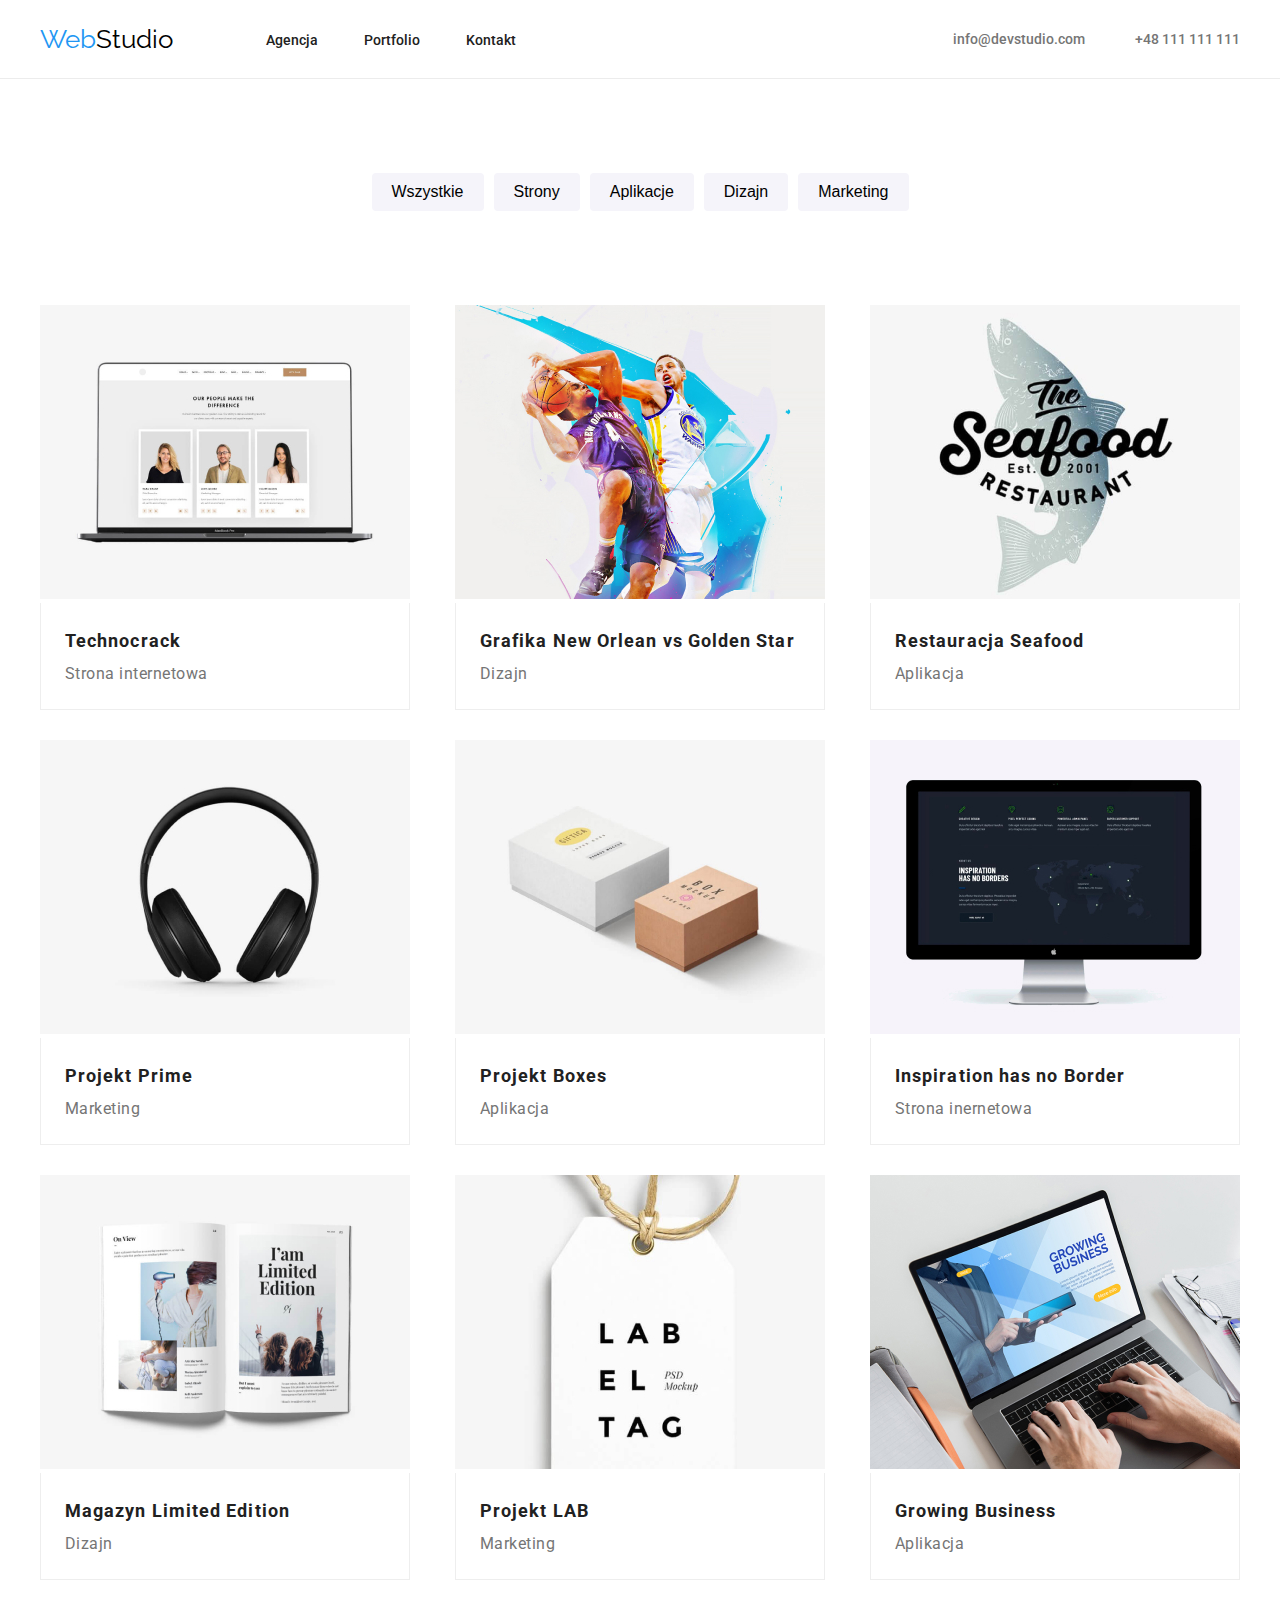
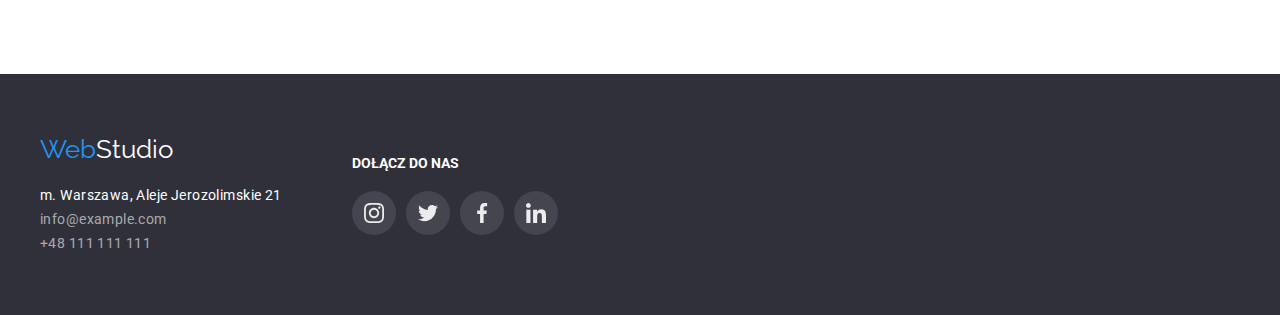
==== portfolio.html @ 54c88335 "feat:init" ====
<!DOCTYPE html>
<html lang="en">
	<head>
		<meta charset="UTF-8" />
		<meta http-equiv="X-UA-Compatible" content="IE=edge" />
		<meta name="viewport" content="width=device-width, initial-scale=1.0" />
		<link rel="preconnect" href="https://fonts.googleapis.com" />
		<link rel="preconnect" href="https://fonts.gstatic.com" crossorigin />
		<link
			href="https://fonts.googleapis.com/css2?family=Raleway:wght@700&family=Roboto:wght@400;500;700;900&display=swap"
			rel="stylesheet" />
		<link
			rel="stylesheet"
			href="https://cdnjs.cloudflare.com/ajax/libs/modern-normalize/1.1.0/modern-normalize.min.css"
			integrity="sha512-wpPYUAdjBVSE4KJnH1VR1HeZfpl1ub8YT/NKx4PuQ5NmX2tKuGu6U/JRp5y+Y8XG2tV+wKQpNHVUX03MfMFn9Q=="
			crossorigin="anonymous"
			referrerpolicy="no-referrer" />
		<link rel="stylesheet" href="./css/styles.css" />
		<title>Portfolio</title>
	</head>
	<body>
		<!-- Nagłowek, nav, logo -->
		<header class="header-line">
			<div class="header container">
				<nav class="navigation">
					<a class="logo" href="index.html" title="Strona główna"
						><span class="blue-logo">Web</span>Studio</a
					>
					<ul class="nav-list">
						<li class="nav-item">
							<a class="nav-link" href="index.html">Agencja</a>
						</li>
						<li class="nav-item">
							<a class="nav-link" href="portfolio.html">Portfolio</a>
						</li>
						<li class="nav-item">
							<a class="nav-link" href="#">Kontakt</a>
						</li>
					</ul>
				</nav>
				<ul class="contact-list">
					<li class="contact-item">
						<a class="contact-link" href="mailto:info@devstudio.com"
							>info@devstudio.com</a
						>
					</li>
					<li class="contact-item">
						<a class="contact-link" href="tel:+48111111111">+48 111 111 111</a>
					</li>
				</ul>
			</div>
		</header>
		<!-- Main -->
		<main>
			<!-- Portfolio menu -->
			<section class="portfolio-menu container">
				<ul class="portfolio-menu-list">
					<li class="portfolio-menu-item">
						<button type="button" class="btn-submenu">Wszystkie</button>
					</li>
					<li class="portfolio-menu-item">
						<button type="button" class="btn-submenu">Strony</button>
					</li>
					<li class="portfolio-menu-item">
						<button type="button" class="btn-submenu">Aplikacje</button>
					</li>
					<li class="portfolio-menu-item">
						<button type="button" class="btn-submenu">Dizajn</button>
					</li>
					<li class="portfolio-menu-item">
						<button type="button" class="btn-submenu">Marketing</button>
					</li>
				</ul>
			</section>
			<!-- Our SKills  -->
			<section class="skills container">
				<ul class="skills-list">
					<li class="skills-item">
						<figure class="skills-photo">
							<img
								src="./images/ourSkills/skill1.jpg"
								alt="technocrack"
								width="370"
								height="294" />
							<figcaption class="skills-description">
								<h3 class="skills-name">Technocrack</h3>
								<p class="skills-description-text">Strona internetowa</p>
							</figcaption>
						</figure>
					</li>
					<li class="skills-item">
						<figure class="skills-photo">
							<img
								src="./images/ourSkills/skill2.jpg"
								alt="grafikaNewOrlean"
								width="370"
								height="294" />
							<figcaption class="skills-description">
								<h3 class="skills-name">Grafika New Orlean vs Golden Star</h3>
								<p class="skills-description-text">Dizajn</p>
							</figcaption>
						</figure>
					</li>
					<li class="skills-item">
						<figure class="skills-photo">
							<img
								src="./images/ourSkills/skill3.jpg"
								alt="restauracja"
								width="370"
								height="294" />
							<figcaption class="skills-description">
								<h3 class="skills-name">Restauracja Seafood</h3>
								<p class="skills-description-text">Aplikacja</p>
							</figcaption>
						</figure>
					</li>
					<li>
						<figure class="skills-photo">
							<img
								src="./images/ourSkills/skill4.jpg"
								alt="sluchawki"
								width="370"
								height="294" />
							<figcaption class="skills-description">
								<h3 class="skills-name">Projekt Prime</h3>
								<p class="skills-description-text">Marketing</p>
							</figcaption>
						</figure>
					</li>
					<li>
						<figure class="skills-photo">
							<img
								src="./images/ourSkills/skill5.jpg"
								alt="boxes"
								width="370"
								height="294" />
							<figcaption class="skills-description">
								<h3 class="skills-name">Projekt Boxes</h3>
								<p class="skills-description-text">Aplikacja</p>
							</figcaption>
						</figure>
					</li>
					<li class="skills-item">
						<figure class="skills-photo">
							<img
								src="./images/ourSkills/skill6.jpg"
								alt="monitor"
								width="370"
								height="294" />
							<figcaption class="skills-description">
								<h3 class="skills-name">Inspiration has no Border</h3>
								<p class="skills-description-text">Strona inernetowa</p>
							</figcaption>
						</figure>
					</li>
					<li class="skills-item">
						<figure class="skills-photo">
							<img
								src="./images/ourSkills/skill7.jpg"
								alt="book"
								width="370"
								height="294" />
							<figcaption class="skills-description">
								<h3 class="skills-name">Magazyn Limited Edition</h3>
								<p class="skills-description-text">Dizajn</p>
							</figcaption>
						</figure>
					</li>
					<li class="skills-item">
						<figure class="skills-photo">
							<img
								src="./images/ourSkills/skill8.jpg"
								alt="projektlab"
								width="370"
								height="294" />
							<figcaption class="skills-description">
								<h3 class="skills-name">Projekt LAB</h3>
								<p class="skills-description-text">Marketing</p>
							</figcaption>
						</figure>
					</li>
					<li class="skills-item">
						<figure class="skills-photo">
							<img
								src="./images/ourSkills/skill9.jpg"
								alt="mac"
								width="370"
								height="294" />
							<figcaption class="skills-description">
								<h3 class="skills-name">Growing Business</h3>
								<p class="skills-description-text">Aplikacja</p>
							</figcaption>
						</figure>
					</li>
				</ul>
			</section>
		</main>
		<!-- Footer -->
		<footer class="footer">
			<div class="footer-box container">
				<div class="footer-content">
					<a class="logo" href="index.html" title="Strona główna"
						><span class="blue-logo">Web</span>Studio</a>
					<address>
						<ul class="address-list">
							<li class="address-item">m. Warszawa, Aleje Jerozolimskie 21</li>
							<li class="address-item">
								<a class="address-link" href="mailto:info@example.com"
									>info@example.com</a
								>
							</li>
							<li class="address-item">
								<a class="address-link" href="tel:+48111111111"
									>+48 111 111 111</a
								>
							</li>
						</ul>
					</address>
				</div>
				<div class="footer-social">
					<p>Dołącz do nas</p>
					<ul class="footer-social-list">
					  <li class="footer-social-item">
						<a href="#" class="footer-social-link" target="_blank"
						  ><svg class="footer-social-icon" width="20" height="20">
							<use href="./images/icons.svg#icon-social-instagram"></use></svg></a>
					  </li>
					  <li class="footer-social-item">
						<a href="#" class="footer-social-link" target="_blank"
						  ><svg class="footer-social-icon" width="20" height="20">
							<use href="./images/icons.svg#icon-social-twitter"></use></svg></a>
					  </li>
					  <li class="footer-social-item">
						<a href="#" class="footer-social-link" target="_blank"
						  ><svg class="footer-social-icon" width="20" height="20">
							<use href="./images/icons.svg#icon-social-fb"></use></svg></a>
					  </li>
					  <li class="footer-social-item">
						<a href="#" class="footer-social-link" target="_blank"
						  ><svg class="footer-social-icon" width="20" height="20">
							<use href="./images/icons.svg#icon-social-linkedin"></use></svg></a>
					  </li>
					</ul>
				  </div>
				</div>
			</footer>
	</body>
</html>
---- css/styles.css ----
/* zmienne */

:root {
	--color-font-first: #212121;
	--color-font-second: #757575;
	--color-font-third: #2196f3;
	--color-bcg-first: #fff;
	--color-bcg-second: #2f303a;
	--color-frame-first: #afb1b8;
	--border-radius-default: 4px;
}

* {
	margin: 0;
	padding: 0;
}

body {
	background-color: var(--color-bcg-first);
	font-family: "Roboto", sans-serif;
	color: var(--color-font-first);
}

.container {
	width: 100%;
	max-width: 1200px;
	margin: auto;
	padding: 0 15px;
}

/* Header, nav, logo */

.header {
	padding-top: 24px;
	padding-bottom: 24px;
	display: flex;
	justify-content: space-between;
	align-items: center;
}
.header-line {
	border-bottom: #ececec solid 1px;
}

.navigation {
	display: flex;
}

.logo {
	margin-right: 93px;
	font-family: "Raleway", sans-serif;
	font-size: 26px;
	color: #000;
	text-decoration: none;
}

.blue-logo {
	color: var(--color-font-third);
}

.nav-list {
	display: flex;
	align-items: center;
	flex-wrap: wrap;
	list-style-type: none;
}

.nav-link {
	text-decoration: none;
	font-size: 14px;
	font-weight: 500;
	color: var(--color-font-first);
}
.nav-item {
	margin-right: 46px;
	display: inline;
}

.nav-link:hover,
.nav-link:focus,
.nav-link:active {
	color: var(--color-font-third);
}

.contact-item {
	display: inline;
	margin-right: 50px;
}

.contact-item:last-child {
	margin-right: 0;
}

.contact-list {
	display: flex;
	align-items: center;
	list-style-type: none;
}

.contact-link {
	display: flex;
	align-items: center;
	color: var(--color-font-second);
	text-decoration: none;
	font-size: 14px;
	font-weight: 500;
}

.contact-link:hover,
.contact-link:focus,
.contact-link:active {
	color: var(--color-font-third);
}

.contact-icon {
	margin-right: 10px;
	fill: var(--color-font-second);
}
.contact-link:hover svg {
	fill: #2196f3;
}
	

/* Hero */

.hero {
	background-color: var(--color-bcg-second);
	background-image: linear-gradient(
			rgba(47, 48, 58, 0.4),
			rgba(47, 48, 58, 0.4)
		),
		url(../images/hero-bcg.jpg);
	background-position: center;
	background-repeat: no-repeat;
	display: flex;
	flex-direction: column;
	padding-top: 200px;
	padding-bottom: 200px;
	display: flex;
	justify-content: center;
	align-items: center;
	text-align: center;
}

.hero-title {
	color: var(--color-bcg-first);
	text-transform: uppercase;
	font-size: 44px;
	font-weight: 900;
	line-height: 60px;
	letter-spacing: 0.06em;
	margin-bottom: 30px;
}

.btn-hero {
	font-family: "Roboto" sans-serif;
	color: var(--color-bcg-first);
	background-color: var(--color-font-third);
	box-shadow: 0px 4px 4px rgba(0, 0, 0, 0.15);
	border: none;
	border-radius: 4px;
	font-size: 16px;
	font-weight: 700;
	line-height: 30px;
	padding: 10px 41px 10px 42px;
	cursor: pointer;
}

.btn-hero:hover,
.btn-hero:focus,
.btn-hero:active {
	background-color: var(--color-bcg-first);
	color: var(--color-font-third);
}

/* Porfolio menu */

.portfolio-menu-list {
	margin: auto;
	padding: 94px 0 50px 0;
	padding-bottom: 94px;
	list-style: none;
	display: flex;
	justify-content: center;
	gap: 10px;
}

.btn-submenu {
	font-family: "Roboto" sans-serif;
	text-align: center;
	background-color: #f5f4fa;
	padding: 0px 20px;
	min-height: 38px;
	font-size: 16px;
	font-weight: 500;
	border: none;
	border-radius: 4px;
	cursor: pointer;
}

.btn-submenu:hover,
.btn-submenu:focus,
.btn-submenu:active {
	background-color: var(--color-font-third);
	color: var(--color-bcg-first);
}

/* Our Skills */

.skills-list {
	padding-bottom: 94px;
	display: flex;
	flex-wrap: wrap;
	justify-content: space-between;
	row-gap: 30px;
	column-gap: 20px;
}

.skills-item:hover {
	cursor: pointer;
	box-shadow: 0px 1px 1px rgba(0, 0, 0, 0.12), 0px 4px 4px rgba(0, 0, 0, 0.06),
		1px 4px 6px rgba(0, 0, 0, 0.16);
}

.skills-name {
	font-size: 18px;
	font-weight: 700;
	line-height: 36px;
	letter-spacing: 0.06em;
}

.skills-list {
	list-style: none;
}

.skills-description {
	border-left: 1px solid #eee;
	border-right: 1px solid #eee;
	border-bottom: 1px solid #eee;
	padding: 20px 24px;
}

.skills-description-text {
	font-size: 16px;
	font-weight: 400;
	line-height: 30px;
	letter-spacing: 0.03em;
	color: var(--color-font-second);
}

/* Section Lorem*/

.lorem {
	margin-top: 94px;
	background-color: var(--color-bcg-first);
}

.lorem-item {
	max-width: 270px;
	display: inline-block;
	margin-right: 20px;
}

.lorem-item:last-child {
	margin-right: 0;
}

.lorem-list {
	list-style: none;
}

.lorem-title {
	font-size: 14px;
	font-weight: 700;
	line-height: 16px;
	letter-spacing: 0.03em;
	margin-bottom: 10px;
}

.lorem-text {
	font-size: 14px;
	line-height: 24px;
	color: var(--color-font-second);
	letter-spacing: 3%;
}

.lorem-box {
	background-color: #f5f4fa;
	border-radius: 4px;
	padding: 25px 100px;
	display: flex;
	justify-content: center;
	align-items: center;
	margin-bottom: 30px;
}

/* ourJob offer */

.offer {
	padding-bottom: 94px;
	background-color: var(--color-bcg-first);
}

.offer-title {
	margin-top: 94px;
	margin-bottom: 50px;
	text-align: center;
	font-size: 36px;
}

.offer-list {
	list-style: none;
}
.offer-item {
	display: inline-block;
	margin-right: 20px;
}

/* ourTeam */

.team-list {
	display: flex;
	justify-content: center;
	list-style: none;
}

.team {
	text-align: center;
	background-color: #f5f4fa;
	padding-top: 94px;
	padding-bottom: 94px;
	margin-bottom: 0px;
}

.team-item {
	background-color: var(--color-bcg-first);
	box-shadow: 0px 1px 3px rgba(0, 0, 0, 0.12), 0px 1px 1px rgba(0, 0, 0, 0.14),
		0px 2px 1px rgba(0, 0, 0, 0.2);
	border-radius: 0px 0px 4px 4px;
	max-width: 270px;
	display: inline-block;
	margin-right: 30px;
}

.team-item:last-child {
	margin-right: 0;
}
.team-title {
	margin: 0;
	margin-bottom: 50px;
	padding: 0;
	font-size: 36px;
	font-weight: 700;
}

.team-person {
	margin-bottom: 10px;
	font-size: 16px;
	font-weight: 500;
	line-height: 19px;
	letter-spacing: 0.03em;
}

.team-person-work {
	color: var(--color-font-second);
}

.team-photo {
	margin-bottom: 30px;
}

.team-description {
	padding-top: 30px;
}

.team-social-link {
	display: flex;
	align-items: center;
	justify-content: center;
	list-style-type: none;
	border-radius: 50%;
	background-color: rgba(255, 255, 255, 0.1);
	fill: rgba(175, 177, 184, 1);
	height: 44px;
	width: 44px;
	margin-right: 10px;
}

.team-social-link:hover {
	fill: var(--color-bcg-first);
	background-color: var(--color-font-third);
}

.team-social-icons {
	display: flex;
	justify-content: center;
	margin-top: 16px;
}
/* Our Clients */

.clients {
	text-align: center;
	padding-top: 94px;
	padding-bottom: 94px;
}

.clients-title {
	margin: 0;
	margin-bottom: 50px;
	padding: 0;
	font-size: 36px;
	font-weight: 700;
}

.clients-list {
	display: flex;
	list-style: none;
}

.clients-item {
	margin-right: 30px;
	padding: 16px 32px;
	display: flex;
	justify-content: center;
	align-items: center;
	border-radius: 4px;
	border: 1px solid var(--color-frame-first);
}

.clients-item:hover {
	border: 1px solid var(--color-font-third);
}

.clients-icon {
	fill: var(--color-frame-first);
}

.clients-item:hover .clients-icon {
	fill: var(--color-font-third);
}

/* Footer */
.footer-box {
	display: flex;
	align-items: center;
}
.footer {
	padding-top: 60px;
	padding-bottom: 60px;
	background-color: #2f303a;
}

.footer .logo {
	font-family: "Raleway", sans-serif;
	font-size: 26px;
	color: var(--color-bcg-first);
}

.address-list {
	padding-left: 0;
	padding-top: 20px;
	list-style-type: none;
}

.address-item {
	color: var(--color-bcg-first);
	font-size: 14px;
	font-style: normal;
	line-height: 1.7em;
	letter-spacing: 0.03em;
}

.address-link {
	color: rgba(255, 255, 255, 0.6);
	text-decoration: none;
}

.address-link:hover,
.address-link:focus,
.address-link:active {
	color: var(--color-bcg-first);
}

.footer-social {
	margin-left: 70px;
	width: 206px;
	height: 80px;
}

.footer-social > p {
	color: var(--color-bcg-first);
	font-size: 14px;
	font-weight: 700;
	text-transform: uppercase;
	margin-bottom: 20px;
}

.footer-social-list {
	display: flex;
	text-align: center;
	justify-content: left;
	list-style-type: none;
}

.footer-social-link {
	display: flex;
	align-items: center;
	justify-content: center;
	list-style-type: none;
	border-radius: 50%;
	background-color: rgba(255, 255, 255, 0.1);
	fill: #ececec;
	height: 44px;
	width: 44px;
	margin-right: 10px;
}

.footer-social-link:hover {
	background-color: var(--color-font-third);
}
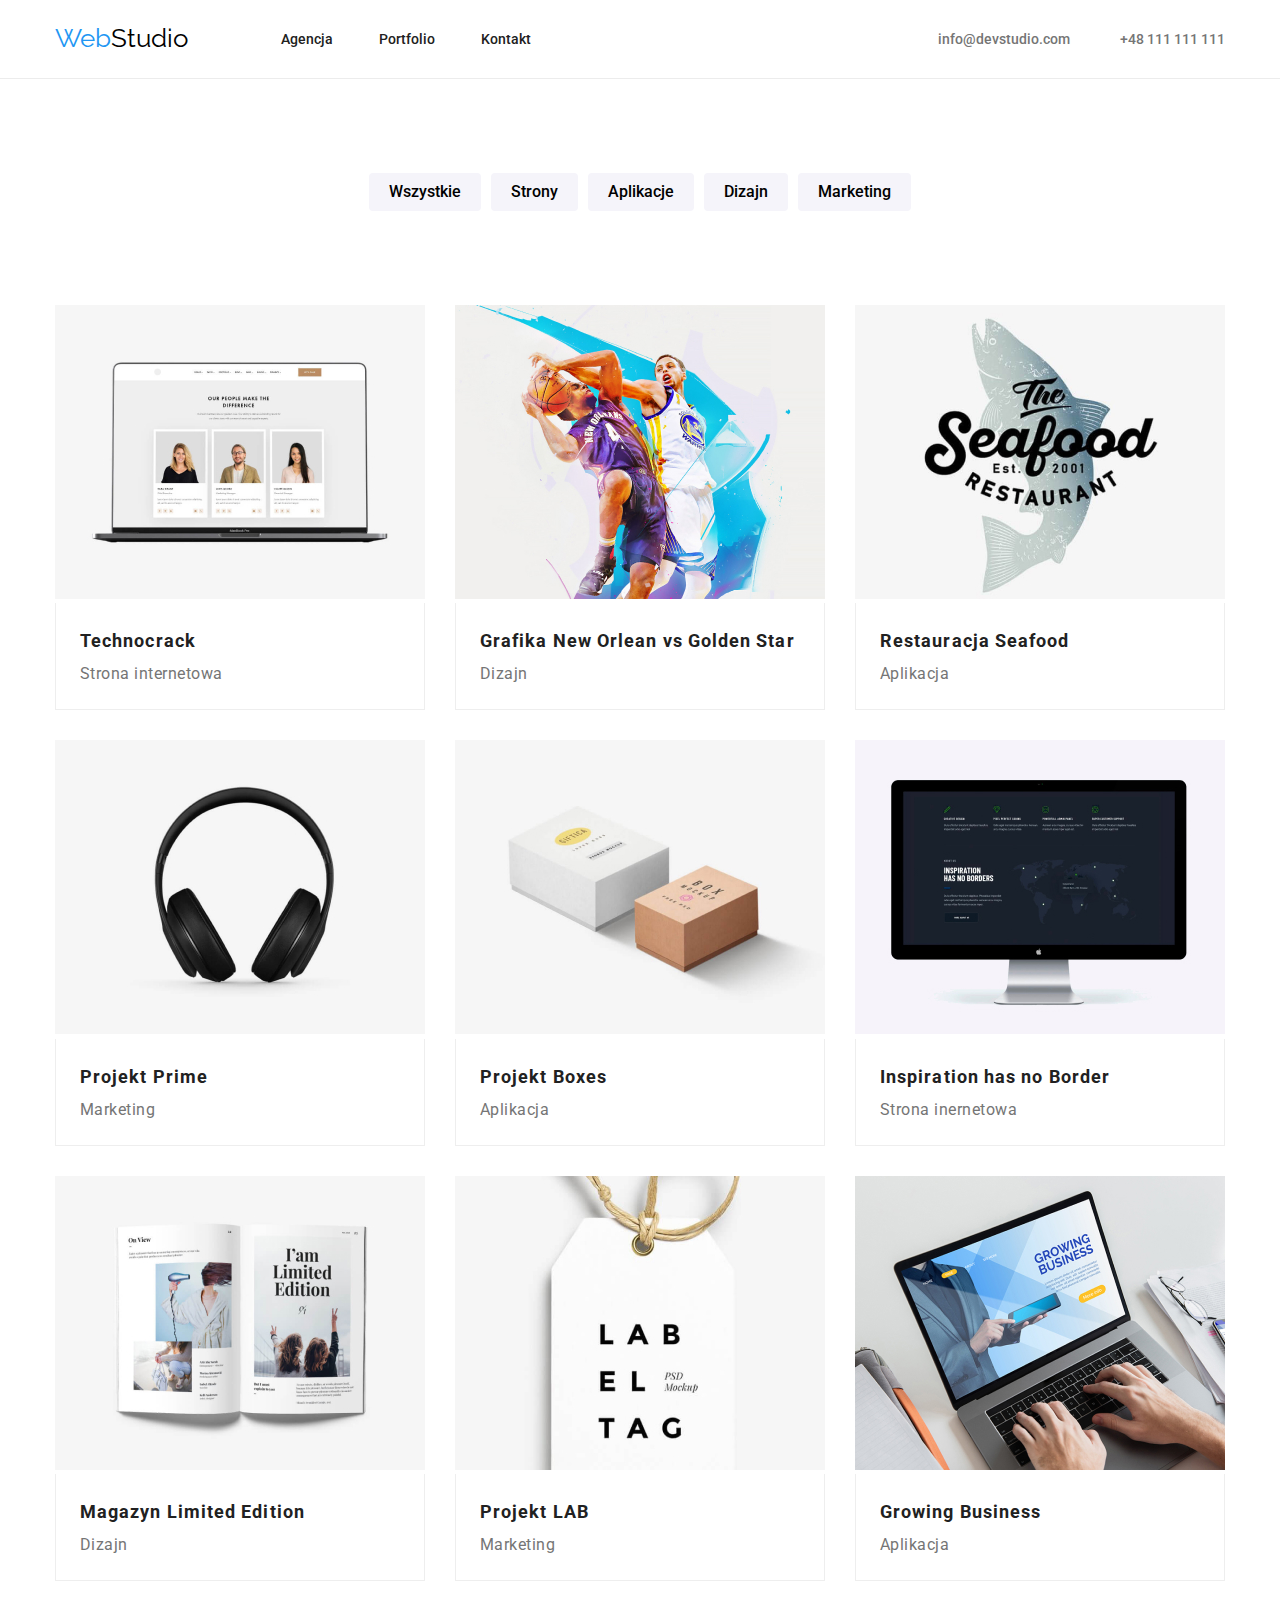
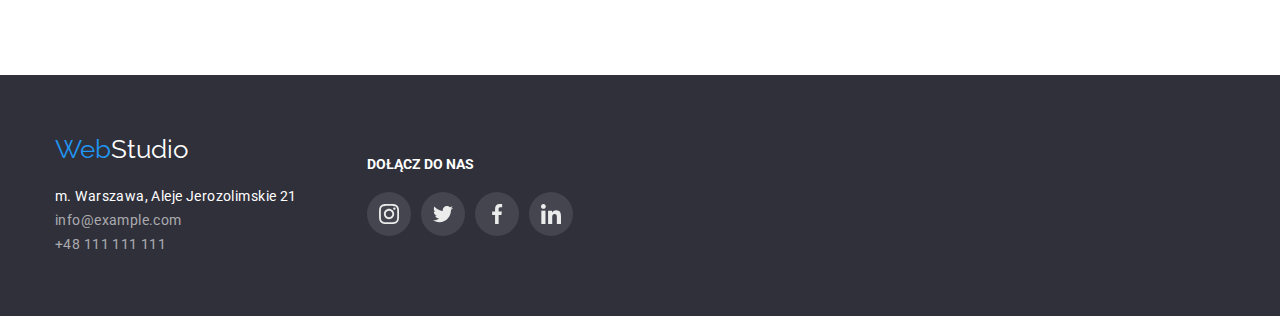
==== commit 1a759805: "offer description added" ====
--- a/portfolio.html
+++ b/portfolio.html
@@ -1,248 +1,208 @@
 <!DOCTYPE html>
 <html lang="en">
-	<head>
-		<meta charset="UTF-8" />
-		<meta http-equiv="X-UA-Compatible" content="IE=edge" />
-		<meta name="viewport" content="width=device-width, initial-scale=1.0" />
-		<link rel="preconnect" href="https://fonts.googleapis.com" />
-		<link rel="preconnect" href="https://fonts.gstatic.com" crossorigin />
-		<link
-			href="https://fonts.googleapis.com/css2?family=Raleway:wght@700&family=Roboto:wght@400;500;700;900&display=swap"
-			rel="stylesheet" />
-		<link
-			rel="stylesheet"
-			href="https://cdnjs.cloudflare.com/ajax/libs/modern-normalize/1.1.0/modern-normalize.min.css"
-			integrity="sha512-wpPYUAdjBVSE4KJnH1VR1HeZfpl1ub8YT/NKx4PuQ5NmX2tKuGu6U/JRp5y+Y8XG2tV+wKQpNHVUX03MfMFn9Q=="
-			crossorigin="anonymous"
-			referrerpolicy="no-referrer" />
-		<link rel="stylesheet" href="./css/styles.css" />
-		<title>Portfolio</title>
-	</head>
-	<body>
-		<!-- Nagłowek, nav, logo -->
-		<header class="header-line">
-			<div class="header container">
-				<nav class="navigation">
-					<a class="logo" href="index.html" title="Strona główna"
-						><span class="blue-logo">Web</span>Studio</a
-					>
-					<ul class="nav-list">
-						<li class="nav-item">
-							<a class="nav-link" href="index.html">Agencja</a>
+
+<head>
+	<meta charset="UTF-8" />
+	<meta http-equiv="X-UA-Compatible" content="IE=edge" />
+	<meta name="viewport" content="width=device-width, initial-scale=1.0" />
+	<link rel="preconnect" href="https://fonts.googleapis.com" />
+	<link rel="preconnect" href="https://fonts.gstatic.com" crossorigin />
+	<link
+		href="https://fonts.googleapis.com/css2?family=Raleway:wght@700&family=Roboto:wght@400;500;700;900&display=swap"
+		rel="stylesheet" />
+	<link rel="stylesheet" href="https://cdnjs.cloudflare.com/ajax/libs/modern-normalize/1.1.0/modern-normalize.min.css"
+		integrity="sha512-wpPYUAdjBVSE4KJnH1VR1HeZfpl1ub8YT/NKx4PuQ5NmX2tKuGu6U/JRp5y+Y8XG2tV+wKQpNHVUX03MfMFn9Q=="
+		crossorigin="anonymous" referrerpolicy="no-referrer" />
+	<link rel="stylesheet" href="./css/modern-normalize.min.css" />
+	<link rel="stylesheet" href="./css/styles.css" />
+	<title>Portfolio</title>
+</head>
+
+<body>
+	<!-- Nagłowek, nav, logo -->
+	<header class="header-line">
+		<div class="header container">
+			<nav class="navigation">
+				<a class="logo" href="index.html" title="Strona główna"><span class="blue-logo">Web</span>Studio</a>
+				<ul class="nav-list">
+					<li class="nav-item">
+						<a class="nav-link" href="index.html">Agencja</a>
+					</li>
+					<li class="nav-item">
+						<a class="nav-link" href="portfolio.html">Portfolio</a>
+					</li>
+					<li class="nav-item">
+						<a class="nav-link" href="#">Kontakt</a>
+					</li>
+				</ul>
+			</nav>
+			<ul class="contact-list">
+				<li class="contact-item">
+					<a class="contact-link" href="mailto:info@devstudio.com">info@devstudio.com</a>
+				</li>
+				<li class="contact-item">
+					<a class="contact-link" href="tel:+48111111111">+48 111 111 111</a>
+				</li>
+			</ul>
+		</div>
+	</header>
+	<!-- Main -->
+	<main>
+		<!-- Portfolio menu -->
+		<section class="portfolio-menu container">
+			<ul class="portfolio-menu-list">
+				<li class="portfolio-menu-item">
+					<button type="button" class="btn-submenu">Wszystkie</button>
+				</li>
+				<li class="portfolio-menu-item">
+					<button type="button" class="btn-submenu">Strony</button>
+				</li>
+				<li class="portfolio-menu-item">
+					<button type="button" class="btn-submenu">Aplikacje</button>
+				</li>
+				<li class="portfolio-menu-item">
+					<button type="button" class="btn-submenu">Dizajn</button>
+				</li>
+				<li class="portfolio-menu-item">
+					<button type="button" class="btn-submenu">Marketing</button>
+				</li>
+			</ul>
+		</section>
+		<!-- Our SKills  -->
+		<section class="skills container">
+			<ul class="skills-list">
+				<li class="skills-item">
+					<figure class="skills-photo">
+						<img src="./images/ourSkills/skill1.jpg" alt="technocrack" width="370" height="294" />
+						<figcaption class="skills-description">
+							<h3 class="skills-name">Technocrack</h3>
+							<p class="skills-description-text">Strona internetowa</p>
+						</figcaption>
+					</figure>
+				</li>
+				<li class="skills-item">
+					<figure class="skills-photo">
+						<img src="./images/ourSkills/skill2.jpg" alt="grafikaNewOrlean" width="370" height="294" />
+						<figcaption class="skills-description">
+							<h3 class="skills-name">Grafika New Orlean vs Golden Star</h3>
+							<p class="skills-description-text">Dizajn</p>
+						</figcaption>
+					</figure>
+				</li>
+				<li class="skills-item">
+					<figure class="skills-photo">
+						<img src="./images/ourSkills/skill3.jpg" alt="restauracja" width="370" height="294" />
+						<figcaption class="skills-description">
+							<h3 class="skills-name">Restauracja Seafood</h3>
+							<p class="skills-description-text">Aplikacja</p>
+						</figcaption>
+					</figure>
+				</li>
+				<li>
+					<figure class="skills-photo">
+						<img src="./images/ourSkills/skill4.jpg" alt="sluchawki" width="370" height="294" />
+						<figcaption class="skills-description">
+							<h3 class="skills-name">Projekt Prime</h3>
+							<p class="skills-description-text">Marketing</p>
+						</figcaption>
+					</figure>
+				</li>
+				<li>
+					<figure class="skills-photo">
+						<img src="./images/ourSkills/skill5.jpg" alt="boxes" width="370" height="294" />
+						<figcaption class="skills-description">
+							<h3 class="skills-name">Projekt Boxes</h3>
+							<p class="skills-description-text">Aplikacja</p>
+						</figcaption>
+					</figure>
+				</li>
+				<li class="skills-item">
+					<figure class="skills-photo">
+						<img src="./images/ourSkills/skill6.jpg" alt="monitor" width="370" height="294" />
+						<figcaption class="skills-description">
+							<h3 class="skills-name">Inspiration has no Border</h3>
+							<p class="skills-description-text">Strona inernetowa</p>
+						</figcaption>
+					</figure>
+				</li>
+				<li class="skills-item">
+					<figure class="skills-photo">
+						<img src="./images/ourSkills/skill7.jpg" alt="book" width="370" height="294" />
+						<figcaption class="skills-description">
+							<h3 class="skills-name">Magazyn Limited Edition</h3>
+							<p class="skills-description-text">Dizajn</p>
+						</figcaption>
+					</figure>
+				</li>
+				<li class="skills-item">
+					<figure class="skills-photo">
+						<img src="./images/ourSkills/skill8.jpg" alt="projektlab" width="370" height="294" />
+						<figcaption class="skills-description">
+							<h3 class="skills-name">Projekt LAB</h3>
+							<p class="skills-description-text">Marketing</p>
+						</figcaption>
+					</figure>
+				</li>
+				<li class="skills-item">
+					<figure class="skills-photo">
+						<img src="./images/ourSkills/skill9.jpg" alt="mac" width="370" height="294" />
+						<figcaption class="skills-description">
+							<h3 class="skills-name">Growing Business</h3>
+							<p class="skills-description-text">Aplikacja</p>
+						</figcaption>
+					</figure>
+				</li>
+			</ul>
+		</section>
+	</main>
+	<!-- Footer -->
+	<footer class="footer">
+		<div class="footer-box container">
+			<div class="footer-content">
+				<a class="logo" href="index.html" title="Strona główna"><span class="blue-logo">Web</span>Studio</a>
+				<address>
+					<ul class="address-list">
+						<li class="address-item">m. Warszawa, Aleje Jerozolimskie 21</li>
+						<li class="address-item">
+							<a class="address-link" href="mailto:info@example.com">info@example.com</a>
 						</li>
-						<li class="nav-item">
-							<a class="nav-link" href="portfolio.html">Portfolio</a>
-						</li>
-						<li class="nav-item">
-							<a class="nav-link" href="#">Kontakt</a>
+						<li class="address-item">
+							<a class="address-link" href="tel:+48111111111">+48 111 111 111</a>
 						</li>
 					</ul>
-				</nav>
-				<ul class="contact-list">
-					<li class="contact-item">
-						<a class="contact-link" href="mailto:info@devstudio.com"
-							>info@devstudio.com</a
-						>
-					</li>
-					<li class="contact-item">
-						<a class="contact-link" href="tel:+48111111111">+48 111 111 111</a>
+				</address>
+			</div>
+			<div class="footer-social">
+				<p>Dołącz do nas</p>
+				<ul class="footer-social-list">
+					<li class="footer-social-item">
+						<a href="#" class="footer-social-link" target="_blank"><svg class="footer-social-icon"
+								width="20" height="20">
+								<use href="./images/icons.svg#icon-social-instagram"></use>
+							</svg></a>
+					</li>
+					<li class="footer-social-item">
+						<a href="#" class="footer-social-link" target="_blank"><svg class="footer-social-icon"
+								width="20" height="20">
+								<use href="./images/icons.svg#icon-social-twitter"></use>
+							</svg></a>
+					</li>
+					<li class="footer-social-item">
+						<a href="#" class="footer-social-link" target="_blank"><svg class="footer-social-icon"
+								width="20" height="20">
+								<use href="./images/icons.svg#icon-social-fb"></use>
+							</svg></a>
+					</li>
+					<li class="footer-social-item">
+						<a href="#" class="footer-social-link" target="_blank"><svg class="footer-social-icon"
+								width="20" height="20">
+								<use href="./images/icons.svg#icon-social-linkedin"></use>
+							</svg></a>
 					</li>
 				</ul>
 			</div>
-		</header>
-		<!-- Main -->
-		<main>
-			<!-- Portfolio menu -->
-			<section class="portfolio-menu container">
-				<ul class="portfolio-menu-list">
-					<li class="portfolio-menu-item">
-						<button type="button" class="btn-submenu">Wszystkie</button>
-					</li>
-					<li class="portfolio-menu-item">
-						<button type="button" class="btn-submenu">Strony</button>
-					</li>
-					<li class="portfolio-menu-item">
-						<button type="button" class="btn-submenu">Aplikacje</button>
-					</li>
-					<li class="portfolio-menu-item">
-						<button type="button" class="btn-submenu">Dizajn</button>
-					</li>
-					<li class="portfolio-menu-item">
-						<button type="button" class="btn-submenu">Marketing</button>
-					</li>
-				</ul>
-			</section>
-			<!-- Our SKills  -->
-			<section class="skills container">
-				<ul class="skills-list">
-					<li class="skills-item">
-						<figure class="skills-photo">
-							<img
-								src="./images/ourSkills/skill1.jpg"
-								alt="technocrack"
-								width="370"
-								height="294" />
-							<figcaption class="skills-description">
-								<h3 class="skills-name">Technocrack</h3>
-								<p class="skills-description-text">Strona internetowa</p>
-							</figcaption>
-						</figure>
-					</li>
-					<li class="skills-item">
-						<figure class="skills-photo">
-							<img
-								src="./images/ourSkills/skill2.jpg"
-								alt="grafikaNewOrlean"
-								width="370"
-								height="294" />
-							<figcaption class="skills-description">
-								<h3 class="skills-name">Grafika New Orlean vs Golden Star</h3>
-								<p class="skills-description-text">Dizajn</p>
-							</figcaption>
-						</figure>
-					</li>
-					<li class="skills-item">
-						<figure class="skills-photo">
-							<img
-								src="./images/ourSkills/skill3.jpg"
-								alt="restauracja"
-								width="370"
-								height="294" />
-							<figcaption class="skills-description">
-								<h3 class="skills-name">Restauracja Seafood</h3>
-								<p class="skills-description-text">Aplikacja</p>
-							</figcaption>
-						</figure>
-					</li>
-					<li>
-						<figure class="skills-photo">
-							<img
-								src="./images/ourSkills/skill4.jpg"
-								alt="sluchawki"
-								width="370"
-								height="294" />
-							<figcaption class="skills-description">
-								<h3 class="skills-name">Projekt Prime</h3>
-								<p class="skills-description-text">Marketing</p>
-							</figcaption>
-						</figure>
-					</li>
-					<li>
-						<figure class="skills-photo">
-							<img
-								src="./images/ourSkills/skill5.jpg"
-								alt="boxes"
-								width="370"
-								height="294" />
-							<figcaption class="skills-description">
-								<h3 class="skills-name">Projekt Boxes</h3>
-								<p class="skills-description-text">Aplikacja</p>
-							</figcaption>
-						</figure>
-					</li>
-					<li class="skills-item">
-						<figure class="skills-photo">
-							<img
-								src="./images/ourSkills/skill6.jpg"
-								alt="monitor"
-								width="370"
-								height="294" />
-							<figcaption class="skills-description">
-								<h3 class="skills-name">Inspiration has no Border</h3>
-								<p class="skills-description-text">Strona inernetowa</p>
-							</figcaption>
-						</figure>
-					</li>
-					<li class="skills-item">
-						<figure class="skills-photo">
-							<img
-								src="./images/ourSkills/skill7.jpg"
-								alt="book"
-								width="370"
-								height="294" />
-							<figcaption class="skills-description">
-								<h3 class="skills-name">Magazyn Limited Edition</h3>
-								<p class="skills-description-text">Dizajn</p>
-							</figcaption>
-						</figure>
-					</li>
-					<li class="skills-item">
-						<figure class="skills-photo">
-							<img
-								src="./images/ourSkills/skill8.jpg"
-								alt="projektlab"
-								width="370"
-								height="294" />
-							<figcaption class="skills-description">
-								<h3 class="skills-name">Projekt LAB</h3>
-								<p class="skills-description-text">Marketing</p>
-							</figcaption>
-						</figure>
-					</li>
-					<li class="skills-item">
-						<figure class="skills-photo">
-							<img
-								src="./images/ourSkills/skill9.jpg"
-								alt="mac"
-								width="370"
-								height="294" />
-							<figcaption class="skills-description">
-								<h3 class="skills-name">Growing Business</h3>
-								<p class="skills-description-text">Aplikacja</p>
-							</figcaption>
-						</figure>
-					</li>
-				</ul>
-			</section>
-		</main>
-		<!-- Footer -->
-		<footer class="footer">
-			<div class="footer-box container">
-				<div class="footer-content">
-					<a class="logo" href="index.html" title="Strona główna"
-						><span class="blue-logo">Web</span>Studio</a>
-					<address>
-						<ul class="address-list">
-							<li class="address-item">m. Warszawa, Aleje Jerozolimskie 21</li>
-							<li class="address-item">
-								<a class="address-link" href="mailto:info@example.com"
-									>info@example.com</a
-								>
-							</li>
-							<li class="address-item">
-								<a class="address-link" href="tel:+48111111111"
-									>+48 111 111 111</a
-								>
-							</li>
-						</ul>
-					</address>
-				</div>
-				<div class="footer-social">
-					<p>Dołącz do nas</p>
-					<ul class="footer-social-list">
-					  <li class="footer-social-item">
-						<a href="#" class="footer-social-link" target="_blank"
-						  ><svg class="footer-social-icon" width="20" height="20">
-							<use href="./images/icons.svg#icon-social-instagram"></use></svg></a>
-					  </li>
-					  <li class="footer-social-item">
-						<a href="#" class="footer-social-link" target="_blank"
-						  ><svg class="footer-social-icon" width="20" height="20">
-							<use href="./images/icons.svg#icon-social-twitter"></use></svg></a>
-					  </li>
-					  <li class="footer-social-item">
-						<a href="#" class="footer-social-link" target="_blank"
-						  ><svg class="footer-social-icon" width="20" height="20">
-							<use href="./images/icons.svg#icon-social-fb"></use></svg></a>
-					  </li>
-					  <li class="footer-social-item">
-						<a href="#" class="footer-social-link" target="_blank"
-						  ><svg class="footer-social-icon" width="20" height="20">
-							<use href="./images/icons.svg#icon-social-linkedin"></use></svg></a>
-					  </li>
-					</ul>
-				  </div>
-				</div>
-			</footer>
-	</body>
-</html>
+		</div>
+	</footer>
+</body>
+
+</html>--- a/css/styles.css
+++ b/css/styles.css
@@ -17,7 +17,7 @@
 
 body {
 	background-color: var(--color-bcg-first);
-	font-family: "Roboto", sans-serif;
+	font-family: 'Roboto', sans-serif;
 	color: var(--color-font-first);
 }
 
@@ -47,7 +47,7 @@
 
 .logo {
 	margin-right: 93px;
-	font-family: "Raleway", sans-serif;
+	font-family: 'Raleway', sans-serif;
 	font-size: 26px;
 	color: #000;
 	text-decoration: none;
@@ -118,17 +118,12 @@
 .contact-link:hover svg {
 	fill: #2196f3;
 }
-	
 
 /* Hero */
 
 .hero {
 	background-color: var(--color-bcg-second);
-	background-image: linear-gradient(
-			rgba(47, 48, 58, 0.4),
-			rgba(47, 48, 58, 0.4)
-		),
-		url(../images/hero-bcg.jpg);
+	background-image: linear-gradient(rgba(47, 48, 58, 0.4), rgba(47, 48, 58, 0.4)), url(../images/hero-bcg.jpg);
 	background-position: center;
 	background-repeat: no-repeat;
 	display: flex;
@@ -152,7 +147,7 @@
 }
 
 .btn-hero {
-	font-family: "Roboto" sans-serif;
+	font-family: 'Roboto' sans-serif;
 	color: var(--color-bcg-first);
 	background-color: var(--color-font-third);
 	box-shadow: 0px 4px 4px rgba(0, 0, 0, 0.15);
@@ -185,7 +180,7 @@
 }
 
 .btn-submenu {
-	font-family: "Roboto" sans-serif;
+	font-family: 'Roboto' sans-serif;
 	text-align: center;
 	background-color: #f5f4fa;
 	padding: 0px 20px;
@@ -217,8 +212,7 @@
 
 .skills-item:hover {
 	cursor: pointer;
-	box-shadow: 0px 1px 1px rgba(0, 0, 0, 0.12), 0px 4px 4px rgba(0, 0, 0, 0.06),
-		1px 4px 6px rgba(0, 0, 0, 0.16);
+	box-shadow: 0px 1px 1px rgba(0, 0, 0, 0.12), 0px 4px 4px rgba(0, 0, 0, 0.06), 1px 4px 6px rgba(0, 0, 0, 0.16);
 }
 
 .skills-name {
@@ -311,8 +305,26 @@
 	list-style: none;
 }
 .offer-item {
+	position: relative;
 	display: inline-block;
 	margin-right: 20px;
+}
+
+.offer-item > img {
+	display: block;
+}
+
+.offer-description {
+	background-color: rgba(47, 48, 58, 0.8);
+	color: var(--color-bcg-first);
+	text-transform: uppercase;
+	font-size: 14px;
+	font-weight: 700;
+	padding: 27px 0;
+	width: 360px;
+	position: absolute;
+	bottom: 0;
+	text-align: center;
 }
 
 /* ourTeam */
@@ -333,8 +345,7 @@
 
 .team-item {
 	background-color: var(--color-bcg-first);
-	box-shadow: 0px 1px 3px rgba(0, 0, 0, 0.12), 0px 1px 1px rgba(0, 0, 0, 0.14),
-		0px 2px 1px rgba(0, 0, 0, 0.2);
+	box-shadow: 0px 1px 3px rgba(0, 0, 0, 0.12), 0px 1px 1px rgba(0, 0, 0, 0.14), 0px 2px 1px rgba(0, 0, 0, 0.2);
 	border-radius: 0px 0px 4px 4px;
 	max-width: 270px;
 	display: inline-block;
@@ -450,7 +461,7 @@
 }
 
 .footer .logo {
-	font-family: "Raleway", sans-serif;
+	font-family: 'Raleway', sans-serif;
 	font-size: 26px;
 	color: var(--color-bcg-first);
 }
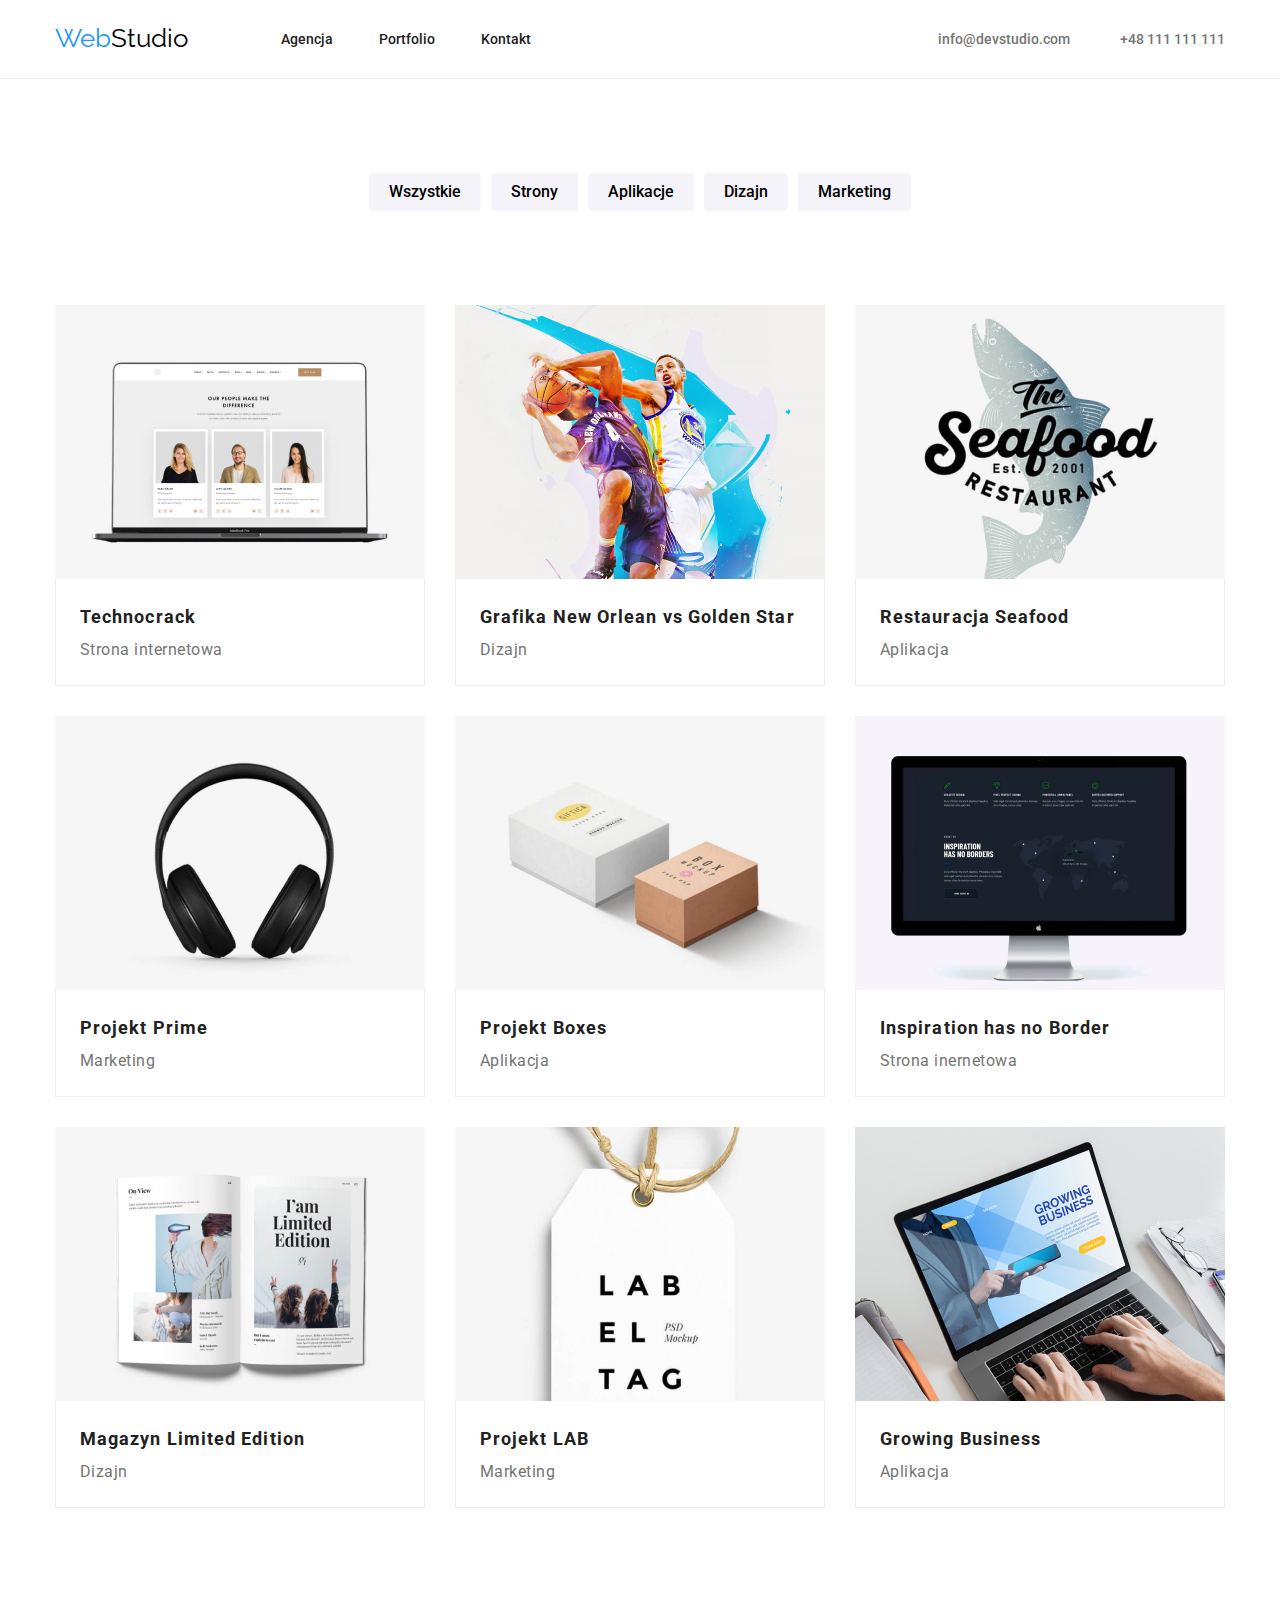
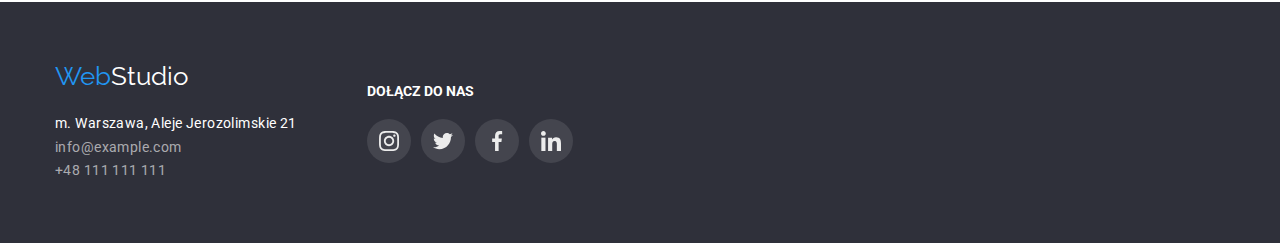
==== commit d9d11301: "portfolio animations added" ====
--- a/portfolio.html
+++ b/portfolio.html
@@ -73,7 +73,15 @@
 			<ul class="skills-list">
 				<li class="skills-item">
 					<figure class="skills-photo">
-						<img src="./images/ourSkills/skill1.jpg" alt="technocrack" width="370" height="294" />
+						<div class="skills-box">
+							<img src="./images/ourSkills/skill1.jpg" alt="technocrack" width="370" height="294" />
+							<div class="skills-photo-overlay" <p>
+								Technocrack jest popularną platformą wykorzystywaną do rozpowszechniania
+								koronawirusa. Firmy wykorzystują tę platformę do celów szpiegowskich i ataków na
+								niezabezpieczone serwery konkurencji.
+								</p>
+							</div>
+						</div>
 						<figcaption class="skills-description">
 							<h3 class="skills-name">Technocrack</h3>
 							<p class="skills-description-text">Strona internetowa</p>
@@ -82,7 +90,15 @@
 				</li>
 				<li class="skills-item">
 					<figure class="skills-photo">
-						<img src="./images/ourSkills/skill2.jpg" alt="grafikaNewOrlean" width="370" height="294" />
+						<div class="skills-box">
+							<img src="./images/ourSkills/skill2.jpg" alt="grafikaNewOrlean" width="370" height="294" />
+							<div class="skills-photo-overlay" <p>
+								Lorem ipsum dolor sit amet consectetur adipisicing elit. Molestias laboriosam odio vero
+								cum, inventore expedita ratione consequuntur facere deleniti ex? Exercitationem id
+								possimus consequatur vero!
+								</p>
+							</div>
+						</div>
 						<figcaption class="skills-description">
 							<h3 class="skills-name">Grafika New Orlean vs Golden Star</h3>
 							<p class="skills-description-text">Dizajn</p>
@@ -91,25 +107,49 @@
 				</li>
 				<li class="skills-item">
 					<figure class="skills-photo">
-						<img src="./images/ourSkills/skill3.jpg" alt="restauracja" width="370" height="294" />
+						<div class="skills-box">
+							<img src="./images/ourSkills/skill3.jpg" alt="restauracja" width="370" height="294" />
+							<div class="skills-photo-overlay" <p>
+								Lorem ipsum dolor sit amet consectetur adipisicing elit. Molestias laboriosam odio vero
+								cum, inventore expedita ratione consequuntur facere deleniti ex? Exercitationem id
+								possimus consequatur vero!
+								</p>
+							</div>
+						</div>
 						<figcaption class="skills-description">
 							<h3 class="skills-name">Restauracja Seafood</h3>
 							<p class="skills-description-text">Aplikacja</p>
 						</figcaption>
 					</figure>
 				</li>
-				<li>
-					<figure class="skills-photo">
-						<img src="./images/ourSkills/skill4.jpg" alt="sluchawki" width="370" height="294" />
+				<li class="skills-item">
+					<figure class="skills-photo">
+						<div class="skills-box">
+							<img src="./images/ourSkills/skill4.jpg" alt="sluchawki" width="370" height="294" />
+							<div class="skills-photo-overlay" <p>
+								Lorem ipsum dolor sit amet consectetur adipisicing elit. Molestias laboriosam odio vero
+								cum, inventore expedita ratione consequuntur facere deleniti ex? Exercitationem id
+								possimus consequatur vero!
+								</p>
+							</div>
+						</div>
 						<figcaption class="skills-description">
 							<h3 class="skills-name">Projekt Prime</h3>
 							<p class="skills-description-text">Marketing</p>
 						</figcaption>
 					</figure>
 				</li>
-				<li>
-					<figure class="skills-photo">
-						<img src="./images/ourSkills/skill5.jpg" alt="boxes" width="370" height="294" />
+				<li class="skills-item">
+					<figure class="skills-photo">
+						<div class="skills-box">
+							<img src="./images/ourSkills/skill5.jpg" alt="boxes" width="370" height="294" />
+							<div class="skills-photo-overlay" <p>
+								Lorem ipsum dolor sit amet consectetur adipisicing elit. Molestias laboriosam odio vero
+								cum, inventore expedita ratione consequuntur facere deleniti ex? Exercitationem id
+								possimus consequatur vero!
+								</p>
+							</div>
+						</div>
 						<figcaption class="skills-description">
 							<h3 class="skills-name">Projekt Boxes</h3>
 							<p class="skills-description-text">Aplikacja</p>
@@ -118,7 +158,15 @@
 				</li>
 				<li class="skills-item">
 					<figure class="skills-photo">
-						<img src="./images/ourSkills/skill6.jpg" alt="monitor" width="370" height="294" />
+						<div class="skills-box">
+							<img src="./images/ourSkills/skill6.jpg" alt="monitor" width="370" height="294" />
+							<div class="skills-photo-overlay" <p>
+								Lorem ipsum dolor sit amet consectetur adipisicing elit. Molestias laboriosam odio vero
+								cum, inventore expedita ratione consequuntur facere deleniti ex? Exercitationem id
+								possimus consequatur vero!
+								</p>
+							</div>
+						</div>
 						<figcaption class="skills-description">
 							<h3 class="skills-name">Inspiration has no Border</h3>
 							<p class="skills-description-text">Strona inernetowa</p>
@@ -127,7 +175,15 @@
 				</li>
 				<li class="skills-item">
 					<figure class="skills-photo">
-						<img src="./images/ourSkills/skill7.jpg" alt="book" width="370" height="294" />
+						<div class="skills-box">
+							<img src="./images/ourSkills/skill7.jpg" alt="book" width="370" height="294" />
+							<div class="skills-photo-overlay" <p>
+								Lorem ipsum dolor sit amet consectetur adipisicing elit. Molestias laboriosam odio vero
+								cum, inventore expedita ratione consequuntur facere deleniti ex? Exercitationem id
+								possimus consequatur vero!
+								</p>
+							</div>
+						</div>
 						<figcaption class="skills-description">
 							<h3 class="skills-name">Magazyn Limited Edition</h3>
 							<p class="skills-description-text">Dizajn</p>
@@ -136,7 +192,15 @@
 				</li>
 				<li class="skills-item">
 					<figure class="skills-photo">
-						<img src="./images/ourSkills/skill8.jpg" alt="projektlab" width="370" height="294" />
+						<div class="skills-box">
+							<img src="./images/ourSkills/skill8.jpg" alt="projektlab" width="370" height="294" />
+							<div class="skills-photo-overlay" <p>
+								Lorem ipsum dolor sit amet consectetur adipisicing elit. Molestias laboriosam odio vero
+								cum, inventore expedita ratione consequuntur facere deleniti ex? Exercitationem id
+								possimus consequatur vero!
+								</p>
+							</div>
+						</div>
 						<figcaption class="skills-description">
 							<h3 class="skills-name">Projekt LAB</h3>
 							<p class="skills-description-text">Marketing</p>
@@ -145,7 +209,16 @@
 				</li>
 				<li class="skills-item">
 					<figure class="skills-photo">
-						<img src="./images/ourSkills/skill9.jpg" alt="mac" width="370" height="294" />
+						<div class="skills-box">
+							<img src="./images/ourSkills/skill9.jpg" alt="mac" width="370" height="294" />
+							<div class="skills-photo-overlay" 
+								<p>
+								Lorem ipsum dolor sit amet consectetur adipisicing elit. Molestias laboriosam odio vero
+								cum, inventore expedita ratione consequuntur facere deleniti ex? Exercitationem id
+								possimus consequatur vero!
+								</p>
+							</div>
+						</div>
 						<figcaption class="skills-description">
 							<h3 class="skills-name">Growing Business</h3>
 							<p class="skills-description-text">Aplikacja</p>
--- a/css/styles.css
+++ b/css/styles.css
@@ -201,6 +201,40 @@
 
 /* Our Skills */
 
+.skills-box {
+	position: relative;
+	width: 370px;
+	height: 274px;
+	overflow: hidden;
+}
+
+.skills-photo-overlay {
+	position: absolute;
+	top: 0;
+	left: 0;
+	width: 100%;
+	height: 100%;
+	display: flex;
+	align-items: center;
+	background-color: rgba(33, 150, 243, 0.9);
+	transform: translateY(100%);
+	transition-property: transform;
+	transition-duration: 250ms;
+	transition-timing-function: ease;
+}
+
+.skills-item:hover .skills-photo-overlay {
+	transform: translateY(0);
+}
+
+.skills-photo-overlay p {
+	color: var(--color-bcg-first);
+	font-size: 18px;
+	line-height: 1.6;
+	margin-left: 24px;
+	margin-right: 24px;
+}
+
 .skills-list {
 	padding-bottom: 94px;
 	display: flex;
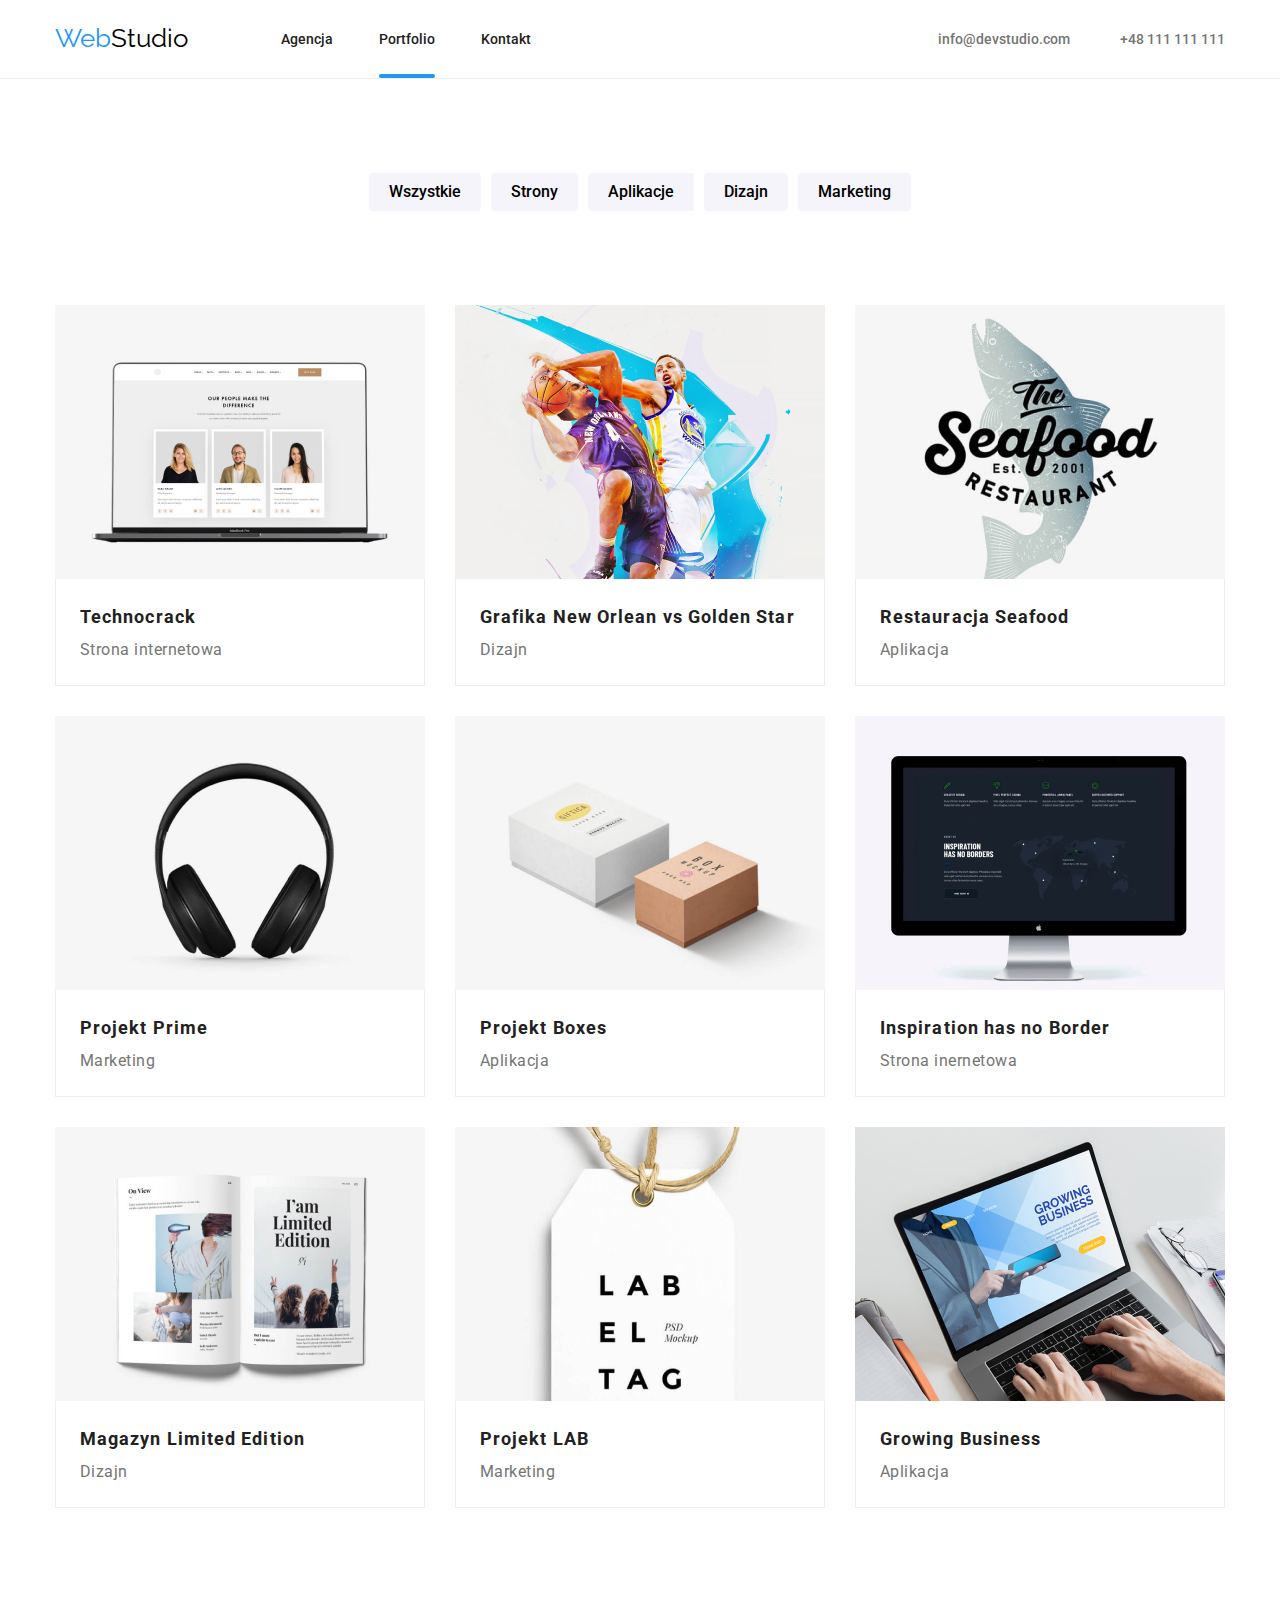
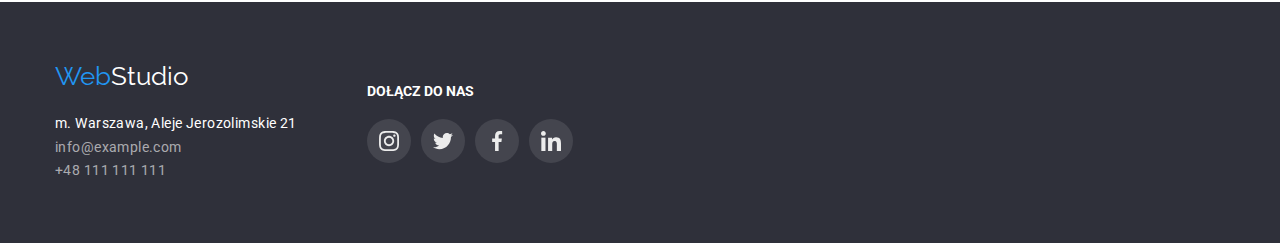
==== commit 46ab1a1b: "all animations, modal window added" ====
--- a/portfolio.html
+++ b/portfolio.html
@@ -29,7 +29,7 @@
 						<a class="nav-link" href="index.html">Agencja</a>
 					</li>
 					<li class="nav-item">
-						<a class="nav-link" href="portfolio.html">Portfolio</a>
+						<a class="nav-link is-active" href="portfolio.html">Portfolio</a>
 					</li>
 					<li class="nav-item">
 						<a class="nav-link" href="#">Kontakt</a>
@@ -75,10 +75,11 @@
 					<figure class="skills-photo">
 						<div class="skills-box">
 							<img src="./images/ourSkills/skill1.jpg" alt="technocrack" width="370" height="294" />
-							<div class="skills-photo-overlay" <p>
-								Technocrack jest popularną platformą wykorzystywaną do rozpowszechniania
-								koronawirusa. Firmy wykorzystują tę platformę do celów szpiegowskich i ataków na
-								niezabezpieczone serwery konkurencji.
+							<div class="skills-photo-overlay">
+								<p>
+									Technocrack jest popularną platformą wykorzystywaną do rozpowszechniania
+									koronawirusa. Firmy wykorzystują tę platformę do celów szpiegowskich i ataków na
+									niezabezpieczone serwery konkurencji.
 								</p>
 							</div>
 						</div>
@@ -92,10 +93,12 @@
 					<figure class="skills-photo">
 						<div class="skills-box">
 							<img src="./images/ourSkills/skill2.jpg" alt="grafikaNewOrlean" width="370" height="294" />
-							<div class="skills-photo-overlay" <p>
-								Lorem ipsum dolor sit amet consectetur adipisicing elit. Molestias laboriosam odio vero
-								cum, inventore expedita ratione consequuntur facere deleniti ex? Exercitationem id
-								possimus consequatur vero!
+							<div class="skills-photo-overlay">
+								<p>
+									Lorem ipsum dolor sit amet consectetur adipisicing elit. Molestias laboriosam odio
+									vero
+									cum, inventore expedita ratione consequuntur facere deleniti ex? Exercitationem id
+									possimus consequatur vero!
 								</p>
 							</div>
 						</div>
@@ -109,10 +112,12 @@
 					<figure class="skills-photo">
 						<div class="skills-box">
 							<img src="./images/ourSkills/skill3.jpg" alt="restauracja" width="370" height="294" />
-							<div class="skills-photo-overlay" <p>
-								Lorem ipsum dolor sit amet consectetur adipisicing elit. Molestias laboriosam odio vero
-								cum, inventore expedita ratione consequuntur facere deleniti ex? Exercitationem id
-								possimus consequatur vero!
+							<div class="skills-photo-overlay">
+								<p>
+									Lorem ipsum dolor sit amet consectetur adipisicing elit. Molestias laboriosam odio
+									vero
+									cum, inventore expedita ratione consequuntur facere deleniti ex? Exercitationem id
+									possimus consequatur vero!
 								</p>
 							</div>
 						</div>
@@ -126,10 +131,12 @@
 					<figure class="skills-photo">
 						<div class="skills-box">
 							<img src="./images/ourSkills/skill4.jpg" alt="sluchawki" width="370" height="294" />
-							<div class="skills-photo-overlay" <p>
-								Lorem ipsum dolor sit amet consectetur adipisicing elit. Molestias laboriosam odio vero
-								cum, inventore expedita ratione consequuntur facere deleniti ex? Exercitationem id
-								possimus consequatur vero!
+							<div class="skills-photo-overlay">
+								<p>
+									Lorem ipsum dolor sit amet consectetur adipisicing elit. Molestias laboriosam odio
+									vero
+									cum, inventore expedita ratione consequuntur facere deleniti ex? Exercitationem id
+									possimus consequatur vero!
 								</p>
 							</div>
 						</div>
@@ -143,10 +150,12 @@
 					<figure class="skills-photo">
 						<div class="skills-box">
 							<img src="./images/ourSkills/skill5.jpg" alt="boxes" width="370" height="294" />
-							<div class="skills-photo-overlay" <p>
-								Lorem ipsum dolor sit amet consectetur adipisicing elit. Molestias laboriosam odio vero
-								cum, inventore expedita ratione consequuntur facere deleniti ex? Exercitationem id
-								possimus consequatur vero!
+							<div class="skills-photo-overlay">
+								<p>
+									Lorem ipsum dolor sit amet consectetur adipisicing elit. Molestias laboriosam odio
+									vero
+									cum, inventore expedita ratione consequuntur facere deleniti ex? Exercitationem id
+									possimus consequatur vero!
 								</p>
 							</div>
 						</div>
@@ -160,10 +169,12 @@
 					<figure class="skills-photo">
 						<div class="skills-box">
 							<img src="./images/ourSkills/skill6.jpg" alt="monitor" width="370" height="294" />
-							<div class="skills-photo-overlay" <p>
-								Lorem ipsum dolor sit amet consectetur adipisicing elit. Molestias laboriosam odio vero
-								cum, inventore expedita ratione consequuntur facere deleniti ex? Exercitationem id
-								possimus consequatur vero!
+							<div class="skills-photo-overlay">
+								<p>
+									Lorem ipsum dolor sit amet consectetur adipisicing elit. Molestias laboriosam odio
+									vero
+									cum, inventore expedita ratione consequuntur facere deleniti ex? Exercitationem id
+									possimus consequatur vero!
 								</p>
 							</div>
 						</div>
@@ -177,10 +188,12 @@
 					<figure class="skills-photo">
 						<div class="skills-box">
 							<img src="./images/ourSkills/skill7.jpg" alt="book" width="370" height="294" />
-							<div class="skills-photo-overlay" <p>
-								Lorem ipsum dolor sit amet consectetur adipisicing elit. Molestias laboriosam odio vero
-								cum, inventore expedita ratione consequuntur facere deleniti ex? Exercitationem id
-								possimus consequatur vero!
+							<div class="skills-photo-overlay">
+								<p>
+									Lorem ipsum dolor sit amet consectetur adipisicing elit. Molestias laboriosam odio
+									vero
+									cum, inventore expedita ratione consequuntur facere deleniti ex? Exercitationem id
+									possimus consequatur vero!
 								</p>
 							</div>
 						</div>
@@ -194,10 +207,12 @@
 					<figure class="skills-photo">
 						<div class="skills-box">
 							<img src="./images/ourSkills/skill8.jpg" alt="projektlab" width="370" height="294" />
-							<div class="skills-photo-overlay" <p>
-								Lorem ipsum dolor sit amet consectetur adipisicing elit. Molestias laboriosam odio vero
-								cum, inventore expedita ratione consequuntur facere deleniti ex? Exercitationem id
-								possimus consequatur vero!
+							<div class="skills-photo-overlay">
+								<p>
+									Lorem ipsum dolor sit amet consectetur adipisicing elit. Molestias laboriosam odio
+									vero
+									cum, inventore expedita ratione consequuntur facere deleniti ex? Exercitationem id
+									possimus consequatur vero!
 								</p>
 							</div>
 						</div>
@@ -211,11 +226,12 @@
 					<figure class="skills-photo">
 						<div class="skills-box">
 							<img src="./images/ourSkills/skill9.jpg" alt="mac" width="370" height="294" />
-							<div class="skills-photo-overlay" 
-								<p>
-								Lorem ipsum dolor sit amet consectetur adipisicing elit. Molestias laboriosam odio vero
-								cum, inventore expedita ratione consequuntur facere deleniti ex? Exercitationem id
-								possimus consequatur vero!
+							<div class="skills-photo-overlay">
+								<p>
+									Lorem ipsum dolor sit amet consectetur adipisicing elit. Molestias laboriosam odio
+									vero
+									cum, inventore expedita ratione consequuntur facere deleniti ex? Exercitationem id
+									possimus consequatur vero!
 								</p>
 							</div>
 						</div>
--- a/css/styles.css
+++ b/css/styles.css
@@ -40,6 +40,22 @@
 .header-line {
 	border-bottom: #ececec solid 1px;
 }
+
+.is-active {
+	position: relative;
+	color: var(--color-font-third);
+  }
+  
+  .is-active::after {
+	content: '';
+	position: absolute;
+	display: block;
+	top: 43px;
+	width: 100%;
+	height: 4px;
+	background-color: var(--color-font-third);
+	border-radius: 2px;
+  }
 
 .navigation {
 	display: flex;
@@ -562,3 +578,52 @@
 .footer-social-link:hover {
 	background-color: var(--color-font-third);
 }
+
+/* MODAL WINDOW */
+
+.is-hidden {
+	visibility: hidden;
+	pointer-events: none;
+	opacity: 0;
+  }
+  
+  .backdrop {
+	position: fixed;
+	left: 0;
+	top: 0;
+	width: 100%;
+	height: 100%;
+	background-color: rgba(0, 0, 0, 0.5);
+  }
+  
+  .modal {
+	position: absolute;
+	top: 50%;
+	left: 50%;
+	width: 528px;
+	min-height: 581px;
+	background-color: var(--color-bcg-first);
+	box-shadow: 0px 1px 3px rgba(0, 0, 0, 0.12), 0px 1px 1px rgba(0, 0, 0, 0.14),
+	  0px 2px 1px rgba(0, 0, 0, 0.2);
+	border-radius: 4px;
+	transform: translate(-50%, -50%) scale(1);
+	transition-property: transform;
+	transition-duration: 1s;
+	transition-timing-function: ease;
+  }
+  
+  .backdrop.is-hidden .modal {
+	transform: translate(-50%, -50%) scale(0.4);
+  }
+  
+  .modal-btn-close {
+	position: absolute;
+	top: 8px;
+	right: 8px;
+	width: 30px;
+	height: 30px;
+	border: 1px solid rgba(0, 0, 0, 0.1);
+	background-color: var(--color-bcg-first);
+	border-radius: 50%;
+	cursor: pointer;
+  }